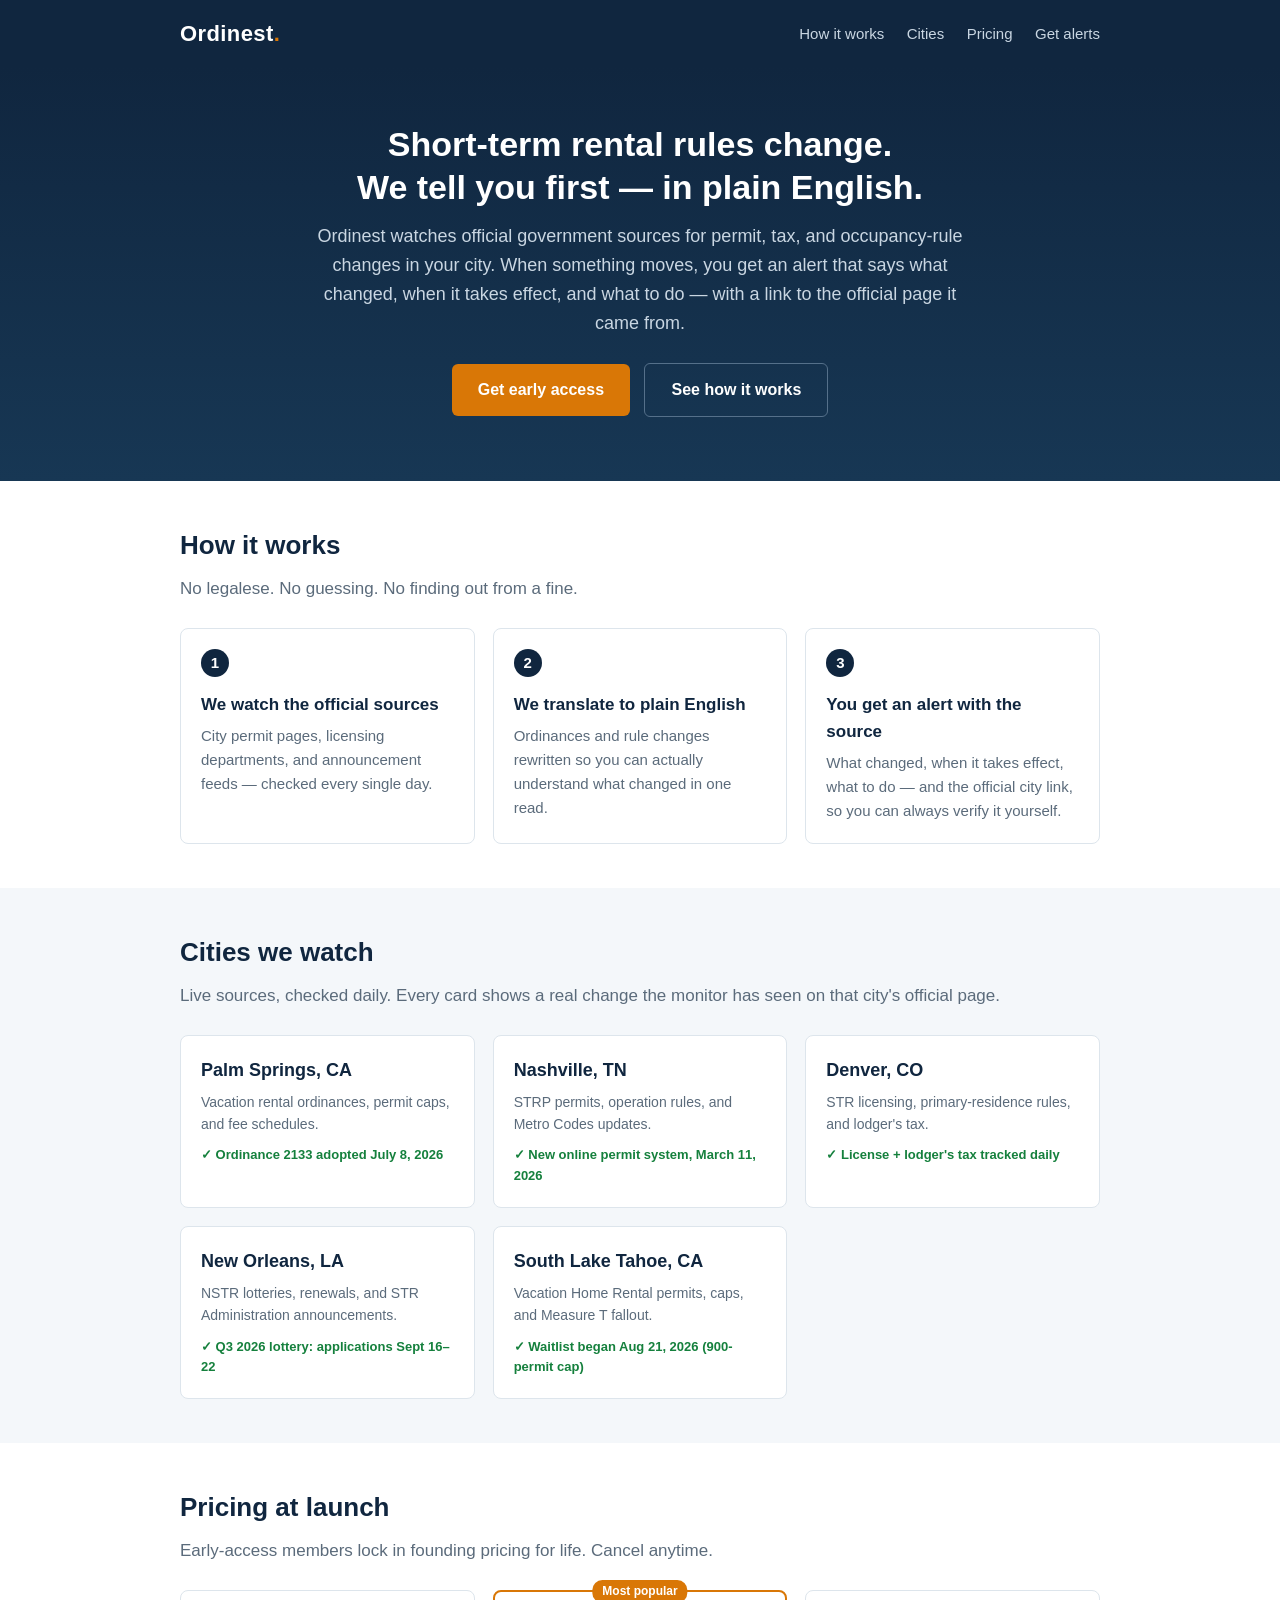
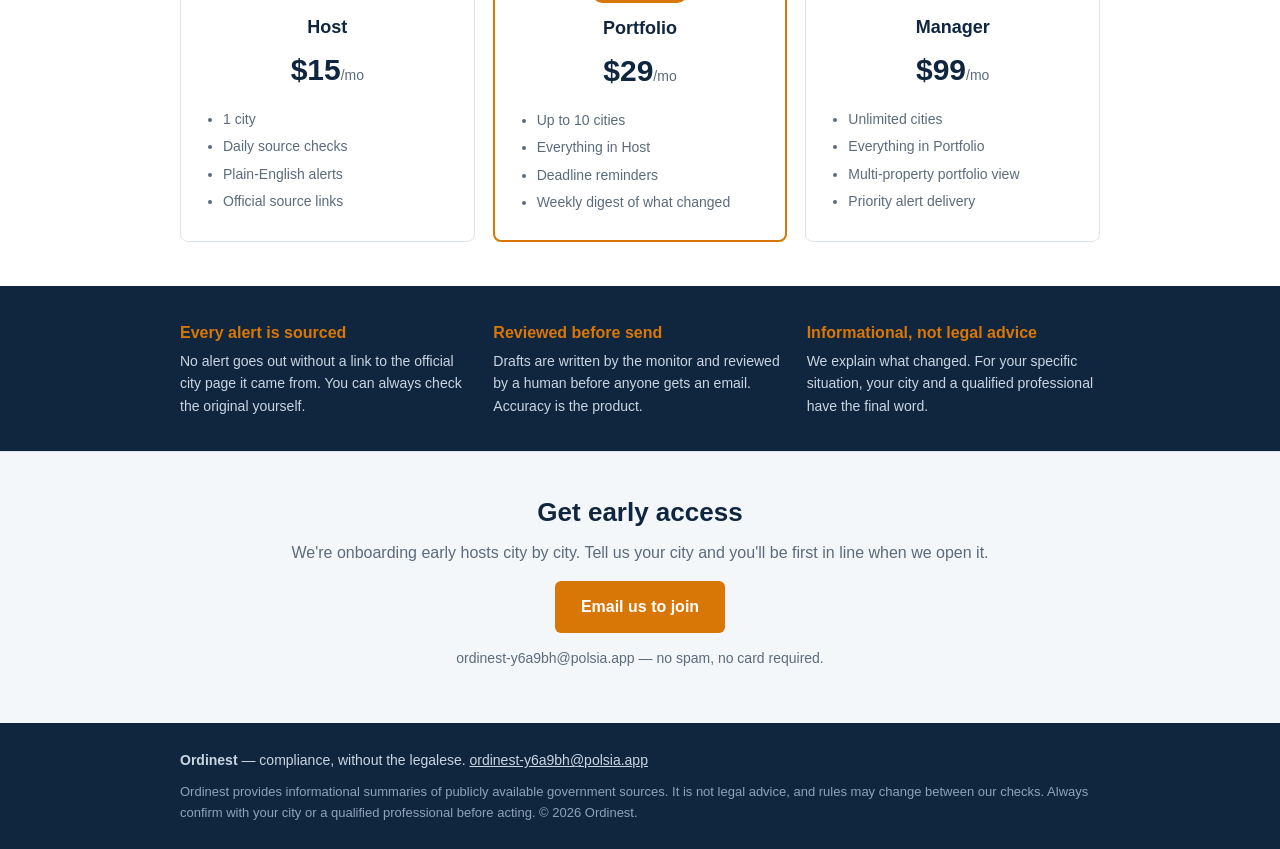
==== site/index.html @ 4679552f "Ordinest v1: source monitor (7 sources, 5 cities), daily GitHub Action, alert template, static site" ====
<!DOCTYPE html>
<html lang="en">
<head>
  <meta charset="utf-8">
  <meta name="viewport" content="width=device-width, initial-scale=1">
  <title>Ordinest — short-term rental compliance alerts, without the legalese</title>
  <meta name="description" content="Ordinest watches official city sources for short-term rental rule changes and sends plain-English alerts with links to the original. Permit, tax, and occupancy changes — before they cost you.">
  <link rel="stylesheet" href="style.css">
</head>
<body>

<header class="site">
  <div class="wrap">
    <a class="brand" href="index.html">Ordinest<span class="dot">.</span></a>
    <nav class="site">
      <a href="#how">How it works</a>
      <a href="#cities">Cities</a>
      <a href="#pricing">Pricing</a>
      <a href="#access">Get alerts</a>
    </nav>
  </div>
</header>

<section class="hero">
  <div class="wrap">
    <h1>Short-term rental rules change.<br>We tell you first — in plain English.</h1>
    <p class="sub">
      Ordinest watches official government sources for permit, tax, and
      occupancy-rule changes in your city. When something moves, you get an
      alert that says what changed, when it takes effect, and what to do —
      with a link to the official page it came from.
    </p>
    <a class="btn" href="#access">Get early access</a>
    <a class="btn ghost" href="#how">See how it works</a>
  </div>
</section>

<section id="how">
  <div class="wrap">
    <h2>How it works</h2>
    <p class="lede">No legalese. No guessing. No finding out from a fine.</p>
    <div class="steps">
      <div class="step">
        <span class="num">1</span>
        <h3>We watch the official sources</h3>
        <p>City permit pages, licensing departments, and announcement feeds —
        checked every single day.</p>
      </div>
      <div class="step">
        <span class="num">2</span>
        <h3>We translate to plain English</h3>
        <p>Ordinances and rule changes rewritten so you can actually
        understand what changed in one read.</p>
      </div>
      <div class="step">
        <span class="num">3</span>
        <h3>You get an alert with the source</h3>
        <p>What changed, when it takes effect, what to do — and the official
        city link, so you can always verify it yourself.</p>
      </div>
    </div>
  </div>
</section>

<section id="cities" class="mist">
  <div class="wrap">
    <h2>Cities we watch</h2>
    <p class="lede">Live sources, checked daily. Every card shows a real change
    the monitor has seen on that city's official page.</p>
    <div class="cities">
      <a class="city-card" href="cities/palm-springs-ca.html">
        <h3>Palm Springs, CA</h3>
        <p>Vacation rental ordinances, permit caps, and fee schedules.</p>
        <div class="caught">✓ Ordinance 2133 adopted July 8, 2026</div>
      </a>
      <a class="city-card" href="cities/nashville-tn.html">
        <h3>Nashville, TN</h3>
        <p>STRP permits, operation rules, and Metro Codes updates.</p>
        <div class="caught">✓ New online permit system, March 11, 2026</div>
      </a>
      <a class="city-card" href="cities/denver-co.html">
        <h3>Denver, CO</h3>
        <p>STR licensing, primary-residence rules, and lodger's tax.</p>
        <div class="caught">✓ License + lodger's tax tracked daily</div>
      </a>
      <a class="city-card" href="cities/new-orleans-la.html">
        <h3>New Orleans, LA</h3>
        <p>NSTR lotteries, renewals, and STR Administration announcements.</p>
        <div class="caught">✓ Q3 2026 lottery: applications Sept 16–22</div>
      </a>
      <a class="city-card" href="cities/south-lake-tahoe-ca.html">
        <h3>South Lake Tahoe, CA</h3>
        <p>Vacation Home Rental permits, caps, and Measure T fallout.</p>
        <div class="caught">✓ Waitlist began Aug 21, 2026 (900-permit cap)</div>
      </a>
    </div>
  </div>
</section>

<section id="pricing">
  <div class="wrap">
    <h2>Pricing at launch</h2>
    <p class="lede">Early-access members lock in founding pricing for life.
    Cancel anytime.</p>
    <div class="plans">
      <div class="plan">
        <h3>Host</h3>
        <div class="price">$15<span>/mo</span></div>
        <ul>
          <li>1 city</li>
          <li>Daily source checks</li>
          <li>Plain-English alerts</li>
          <li>Official source links</li>
        </ul>
      </div>
      <div class="plan featured">
        <span class="tag">Most popular</span>
        <h3>Portfolio</h3>
        <div class="price">$29<span>/mo</span></div>
        <ul>
          <li>Up to 10 cities</li>
          <li>Everything in Host</li>
          <li>Deadline reminders</li>
          <li>Weekly digest of what changed</li>
        </ul>
      </div>
      <div class="plan">
        <h3>Manager</h3>
        <div class="price">$99<span>/mo</span></div>
        <ul>
          <li>Unlimited cities</li>
          <li>Everything in Portfolio</li>
          <li>Multi-property portfolio view</li>
          <li>Priority alert delivery</li>
        </ul>
      </div>
    </div>
  </div>
</section>

<section class="trust">
  <div class="wrap">
    <div>
      <h3>Every alert is sourced</h3>
      <p>No alert goes out without a link to the official city page it came
      from. You can always check the original yourself.</p>
    </div>
    <div>
      <h3>Reviewed before send</h3>
      <p>Drafts are written by the monitor and reviewed by a human before
      anyone gets an email. Accuracy is the product.</p>
    </div>
    <div>
      <h3>Informational, not legal advice</h3>
      <p>We explain what changed. For your specific situation, your city and
      a qualified professional have the final word.</p>
    </div>
  </div>
</section>

<section id="access" class="cta">
  <div class="wrap">
    <h2>Get early access</h2>
    <p>We're onboarding early hosts city by city. Tell us your city and
    you'll be first in line when we open it.</p>
    <a class="btn"
       href="mailto:ordinest-y6a9bh@polsia.app?subject=Ordinest%20early%20access&amp;body=City%20I%20need%20alerts%20for%3A%0A%0AHow%20many%20listings%3A%0A">
      Email us to join
    </a>
    <p style="font-size:14px; margin-top:14px;">
     ordinest-y6a9bh@polsia.app — no spam, no card required.
    </p>
  </div>
</section>

<footer class="site">
  <div class="wrap">
    <strong>Ordinest</strong> — compliance, without the legalese.
    <a href="mailto:ordinest-y6a9bh@polsia.app">ordinest-y6a9bh@polsia.app</a>
    <div class="disclaimer">
      Ordinest provides informational summaries of publicly available
      government sources. It is not legal advice, and rules may change
      between our checks. Always confirm with your city or a qualified
      professional before acting. © 2026 Ordinest.
    </div>
  </div>
</footer>

</body>
</html>
---- site/style.css ----
/* Ordinest — static site styles */
:root {
  --navy: #10263f;
  --navy-2: #173754;
  --ink: #22303e;
  --muted: #5b6b7b;
  --mist: #f4f7fa;
  --line: #dde5ec;
  --accent: #d97706;
  --accent-dark: #b45309;
  --green: #15803d;
  --white: #ffffff;
}
* { box-sizing: border-box; }
html { scroll-behavior: smooth; }
body {
  margin: 0;
  font-family: -apple-system, BlinkMacSystemFont, "Segoe UI", Roboto,
    Helvetica, Arial, sans-serif;
  color: var(--ink);
  line-height: 1.6;
  background: var(--white);
}
a { color: var(--navy-2); }
img { max-width: 100%; }

.wrap { max-width: 960px; margin: 0 auto; padding: 0 20px; }

/* Header */
header.site {
  background: var(--navy);
  color: var(--white);
}
header.site .wrap {
  display: flex;
  align-items: center;
  justify-content: space-between;
  padding-top: 16px;
  padding-bottom: 16px;
}
.brand {
  font-size: 22px;
  font-weight: 700;
  letter-spacing: 0.4px;
  color: var(--white);
  text-decoration: none;
}
.brand .dot { color: var(--accent); }
nav.site a {
  color: #c9d6e2;
  text-decoration: none;
  margin-left: 18px;
  font-size: 15px;
}
nav.site a:hover { color: var(--white); }

/* Hero */
.hero {
  background: linear-gradient(180deg, var(--navy) 0%, var(--navy-2) 100%);
  color: var(--white);
  padding: 56px 0 64px;
  text-align: center;
}
.hero h1 {
  font-size: 34px;
  line-height: 1.25;
  margin: 0 0 14px;
}
.hero p.sub {
  font-size: 18px;
  color: #c9d6e2;
  max-width: 660px;
  margin: 0 auto 26px;
}
.btn {
  display: inline-block;
  background: var(--accent);
  color: var(--white);
  font-weight: 700;
  text-decoration: none;
  padding: 13px 26px;
  border-radius: 6px;
  font-size: 16px;
}
.btn:hover { background: var(--accent-dark); }
.btn.ghost {
  background: transparent;
  border: 1px solid #55708a;
  color: var(--white);
  margin-left: 10px;
}

/* Sections */
section { padding: 44px 0; }
section.mist { background: var(--mist); }
h2 { font-size: 26px; margin: 0 0 8px; color: var(--navy); }
.lede { color: var(--muted); margin: 0 0 26px; font-size: 17px; }

/* Steps */
.steps { display: grid; grid-template-columns: repeat(3, 1fr); gap: 18px; }
.step {
  background: var(--white);
  border: 1px solid var(--line);
  border-radius: 8px;
  padding: 20px;
}
.step .num {
  display: inline-block;
  background: var(--navy);
  color: var(--white);
  font-weight: 700;
  border-radius: 50%;
  width: 28px;
  height: 28px;
  line-height: 28px;
  text-align: center;
  font-size: 15px;
  margin-bottom: 10px;
}
.step h3 { margin: 4px 0 6px; font-size: 17px; color: var(--navy); }
.step p { margin: 0; font-size: 15px; color: var(--muted); }

/* City cards */
.cities { display: grid; grid-template-columns: repeat(auto-fit, minmax(260px, 1fr)); gap: 18px; }
.city-card {
  background: var(--white);
  border: 1px solid var(--line);
  border-radius: 8px;
  padding: 20px;
  text-decoration: none;
  color: var(--ink);
  display: block;
  transition: box-shadow 0.15s ease, transform 0.15s ease;
}
.city-card:hover {
  box-shadow: 0 6px 18px rgba(16, 38, 63, 0.12);
  transform: translateY(-2px);
}
.city-card h3 { margin: 0 0 6px; font-size: 18px; color: var(--navy); }
.city-card p { margin: 0; font-size: 14px; color: var(--muted); }
.city-card .caught {
  margin-top: 10px;
  font-size: 13px;
  color: var(--green);
  font-weight: 600;
}

/* Pricing */
.plans { display: grid; grid-template-columns: repeat(3, 1fr); gap: 18px; }
.plan {
  background: var(--white);
  border: 1px solid var(--line);
  border-radius: 8px;
  padding: 22px;
  text-align: center;
}
.plan.featured { border: 2px solid var(--accent); position: relative; }
.plan .tag {
  position: absolute;
  top: -12px;
  left: 50%;
  transform: translateX(-50%);
  background: var(--accent);
  color: var(--white);
  font-size: 12px;
  font-weight: 700;
  padding: 2px 10px;
  border-radius: 10px;
}
.plan h3 { margin: 0 0 4px; color: var(--navy); font-size: 18px; }
.plan .price { font-size: 30px; font-weight: 800; color: var(--navy); }
.plan .price span { font-size: 14px; font-weight: 400; color: var(--muted); }
.plan ul { text-align: left; padding-left: 20px; margin: 14px 0 0; font-size: 14px; color: var(--muted); }
.plan ul li { margin-bottom: 5px; }

/* Trust band */
.trust { background: var(--navy); color: var(--white); padding: 34px 0; }
.trust .wrap { display: grid; grid-template-columns: repeat(3, 1fr); gap: 20px; }
.trust h3 { margin: 0 0 4px; font-size: 16px; color: var(--accent); }
.trust p { margin: 0; font-size: 14px; color: #c9d6e2; }

/* City page bits */
.page-title { font-size: 28px; color: var(--navy); margin: 8px 0 10px; line-height: 1.3; }
.crumbs { font-size: 14px; color: var(--muted); padding-top: 22px; }
.crumbs a { color: var(--muted); }
.watch-list { list-style: none; padding: 0; margin: 0; }
.watch-list li {
  border: 1px solid var(--line);
  border-radius: 6px;
  padding: 12px 14px;
  margin-bottom: 10px;
  background: var(--mist);
  font-size: 15px;
}
.watch-list .host { color: var(--muted); font-size: 13px; display: block; }
.change-log { border-left: 3px solid var(--accent); padding-left: 16px; }
.change-log article { margin-bottom: 20px; }
.change-log h3 { margin: 0 0 4px; font-size: 16px; color: var(--navy); }
.change-log .when { font-size: 13px; color: var(--accent-dark); font-weight: 700; }
.change-log p { margin: 6px 0 0; font-size: 15px; }
.change-log a.source { font-size: 13px; }

/* CTA band */
.cta {
  background: var(--mist);
  border-top: 1px solid var(--line);
  text-align: center;
  padding: 40px 0;
}
.cta h2 { margin-bottom: 6px; }
.cta p { color: var(--muted); margin-top: 0; }

/* Footer */
footer.site {
  background: var(--navy);
  color: #c9d6e2;
  padding: 26px 0;
  font-size: 14px;
}
footer.site a { color: #c9d6e2; }
footer.site .disclaimer {
  color: #8ea3b8;
  font-size: 13px;
  margin-top: 10px;
}

@media (max-width: 760px) {
  .steps, .plans, .trust .wrap { grid-template-columns: 1fr; }
  .hero h1 { font-size: 27px; }
  header.site .wrap { flex-direction: column; gap: 10px; }
  nav.site a { margin: 0 8px; }
}
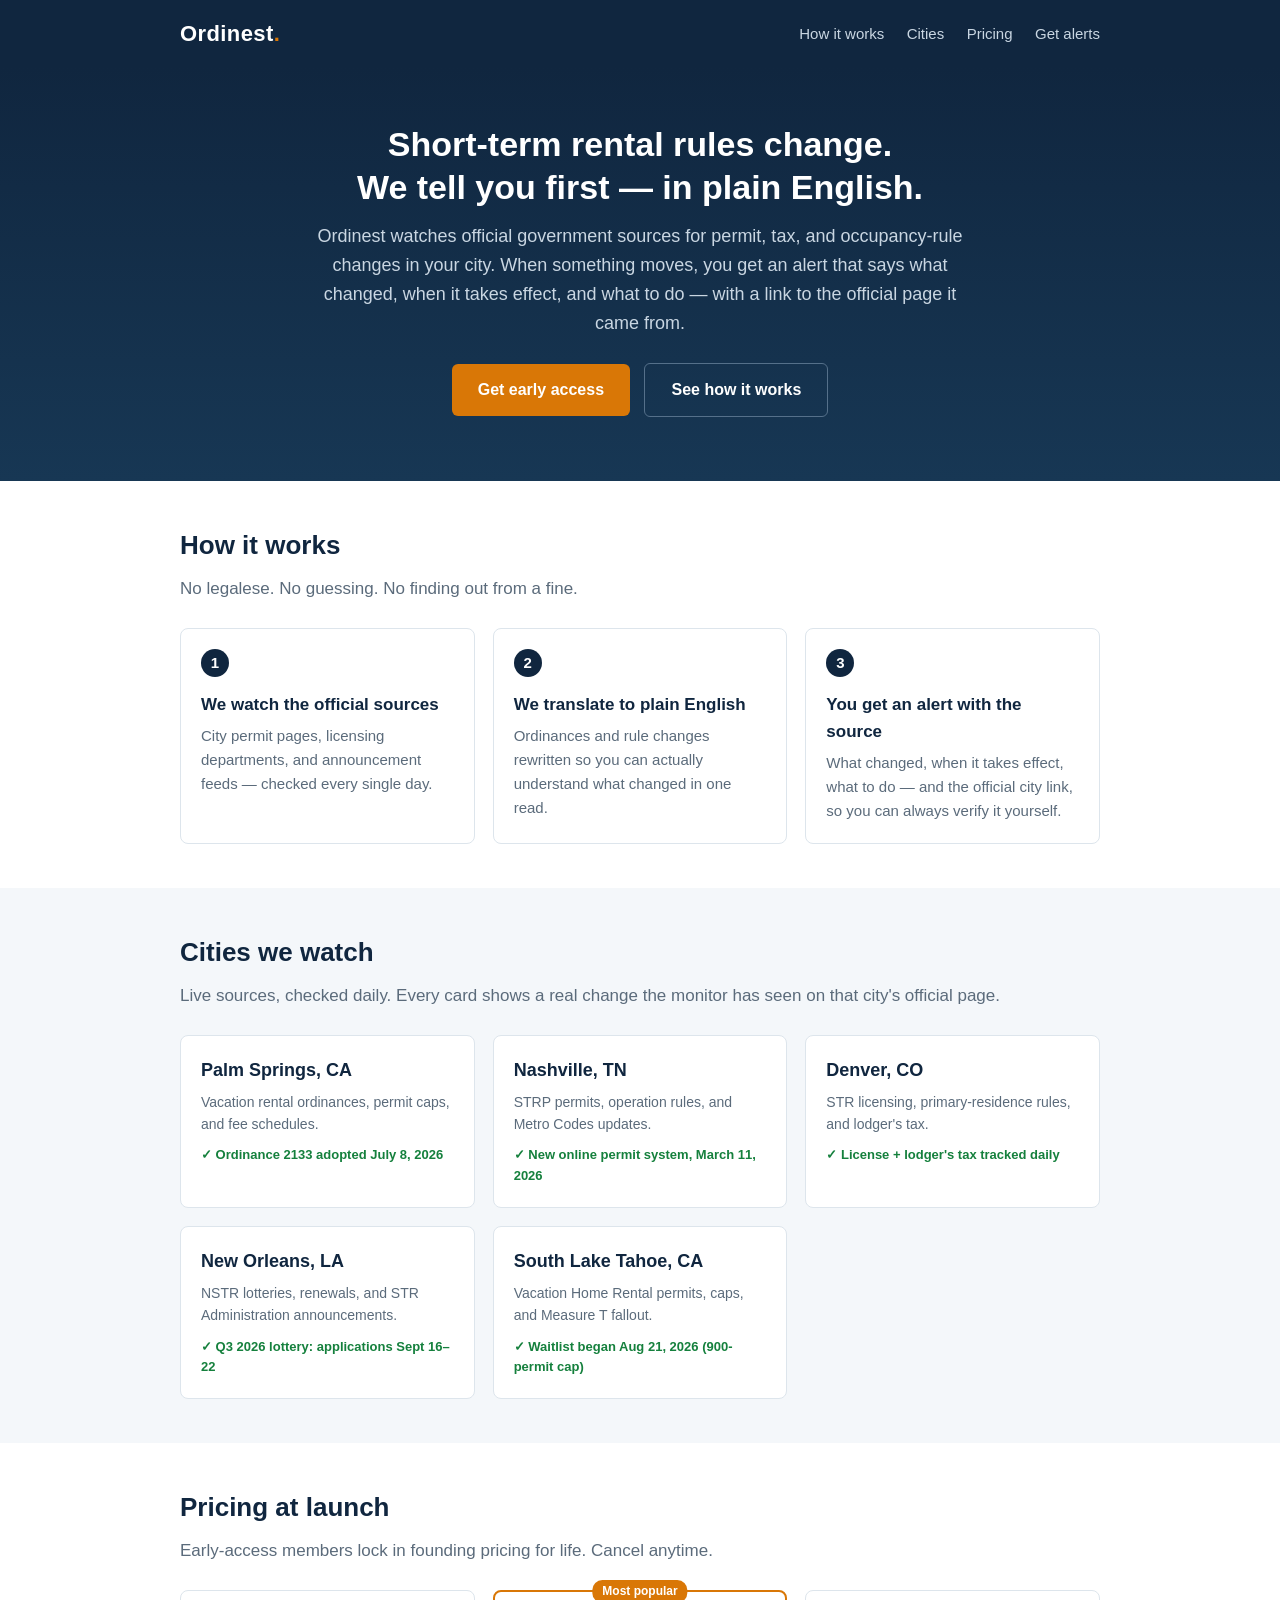
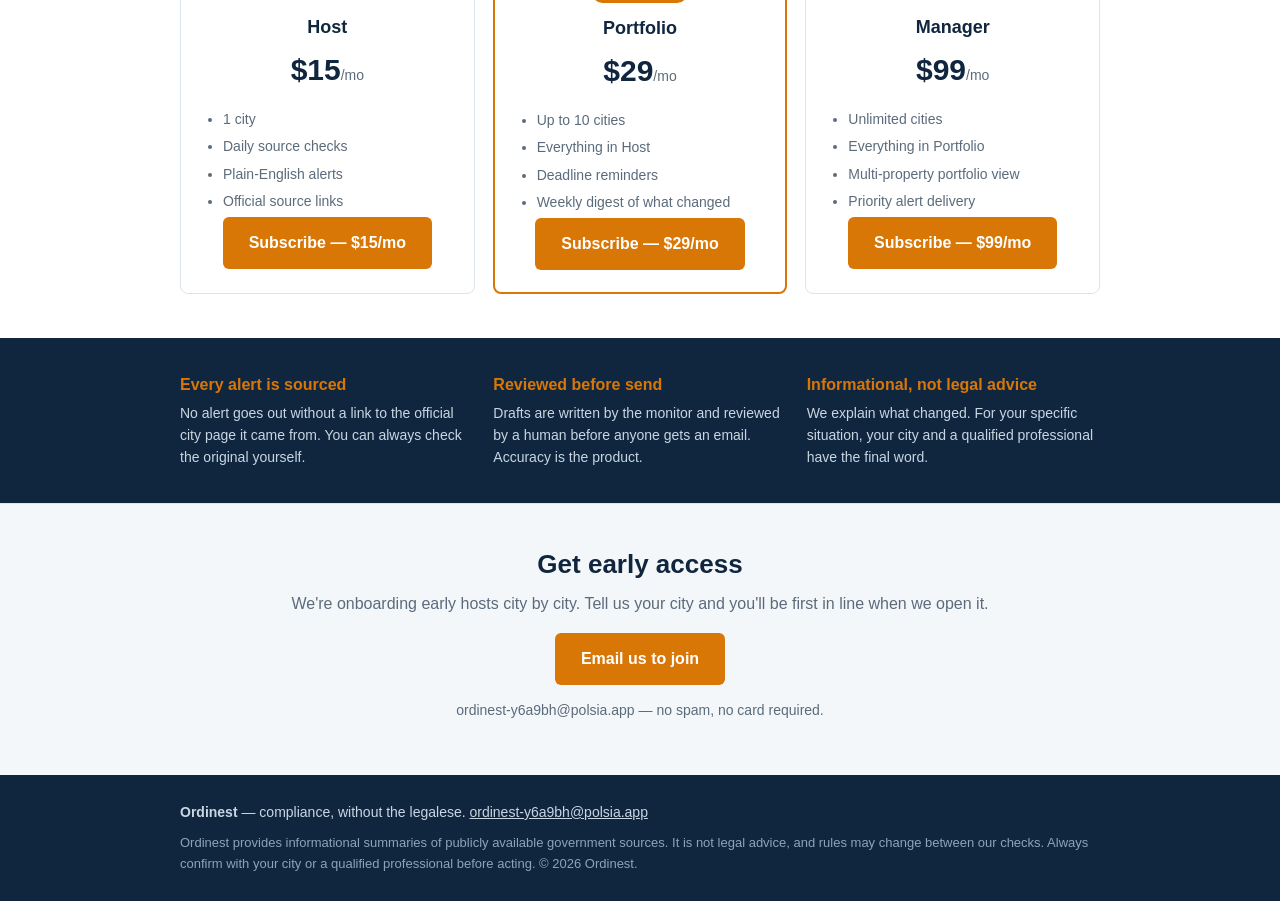
==== commit 77803386: "Wire Stripe payment links into pricing buttons" ====
--- a/site/index.html
+++ b/site/index.html
@@ -112,6 +112,7 @@
           <li>Plain-English alerts</li>
           <li>Official source links</li>
         </ul>
+        <a class="btn" href="https://buy.stripe.com/3cIcN5e7u7pB1h8ak9cwg00">Subscribe — $15/mo</a>
       </div>
       <div class="plan featured">
         <span class="tag">Most popular</span>
@@ -123,6 +124,7 @@
           <li>Deadline reminders</li>
           <li>Weekly digest of what changed</li>
         </ul>
+        <a class="btn" href="https://buy.stripe.com/cNiaEX7J625h0d4cshcwg01">Subscribe — $29/mo</a>
       </div>
       <div class="plan">
         <h3>Manager</h3>
@@ -133,6 +135,7 @@
           <li>Multi-property portfolio view</li>
           <li>Priority alert delivery</li>
         </ul>
+        <a class="btn" href="https://buy.stripe.com/8x2dR99Re11d1h82RHcwg02">Subscribe — $99/mo</a>
       </div>
     </div>
   </div>
